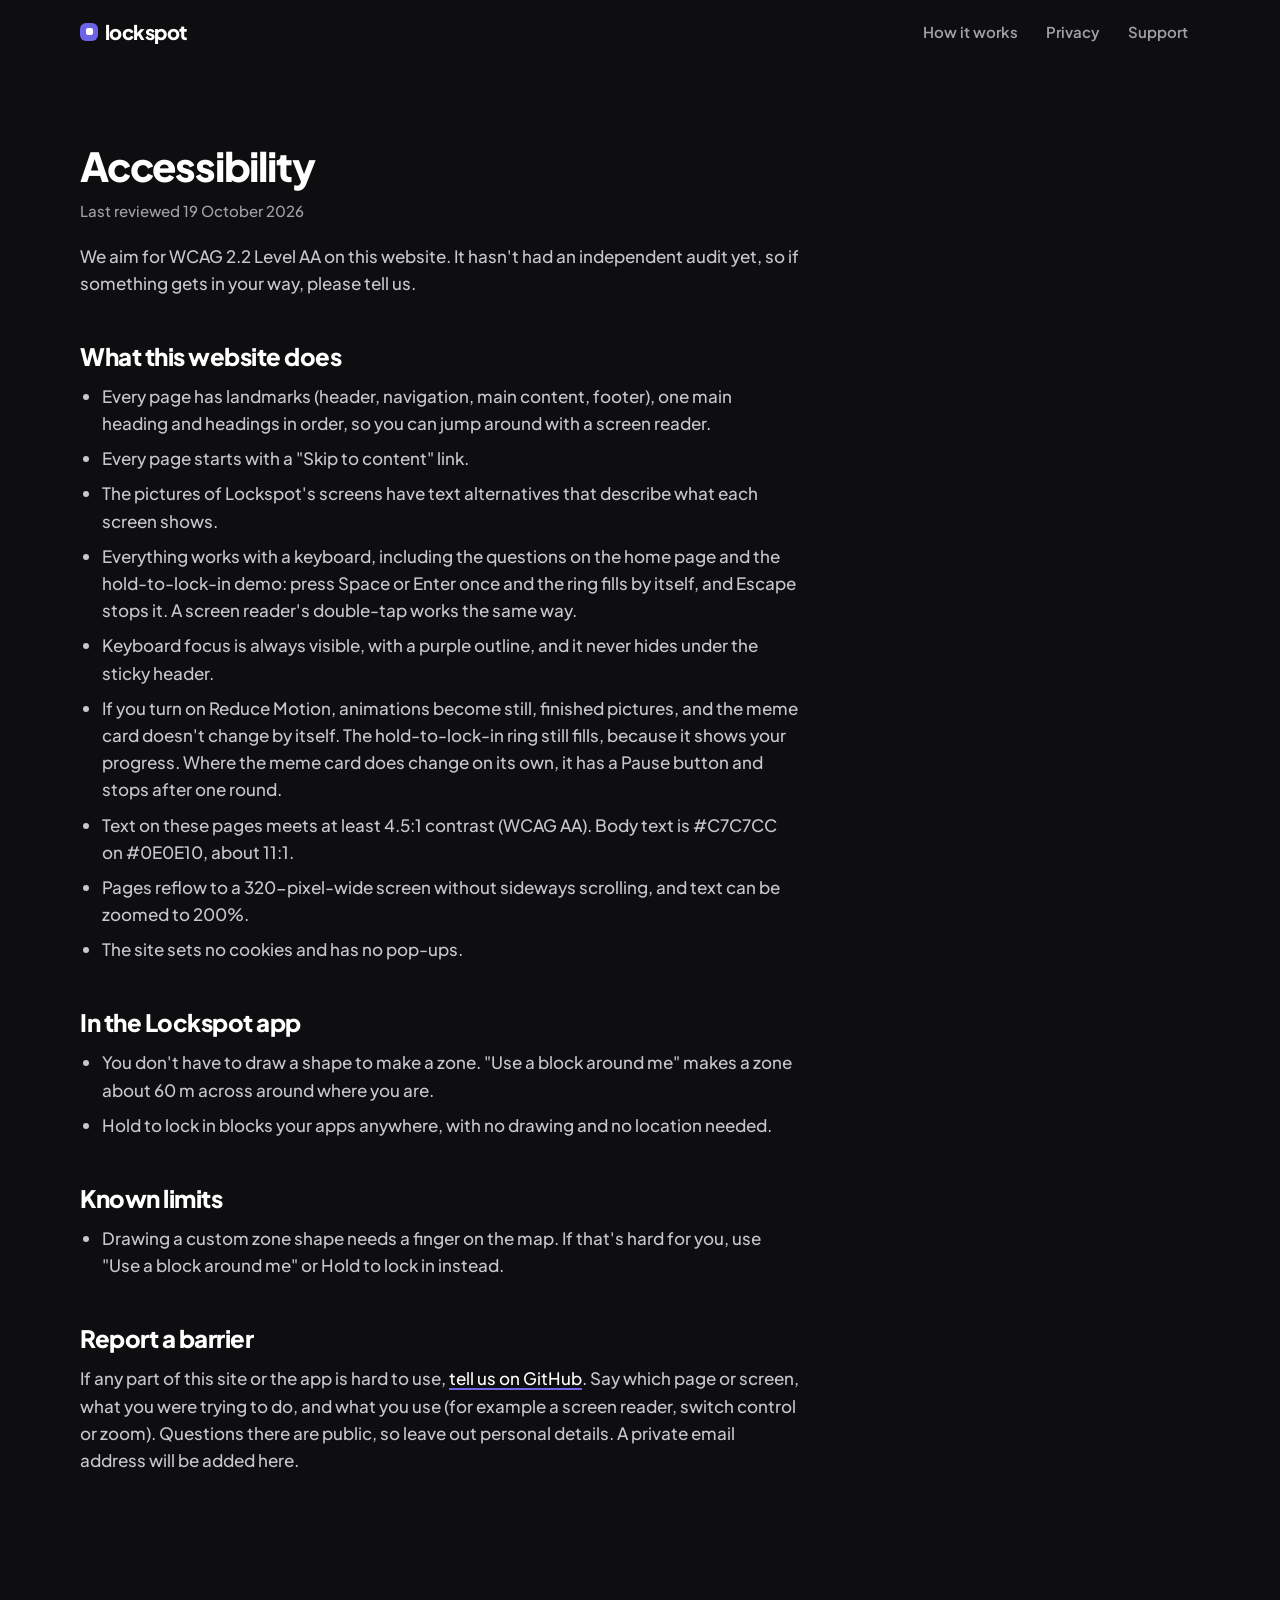
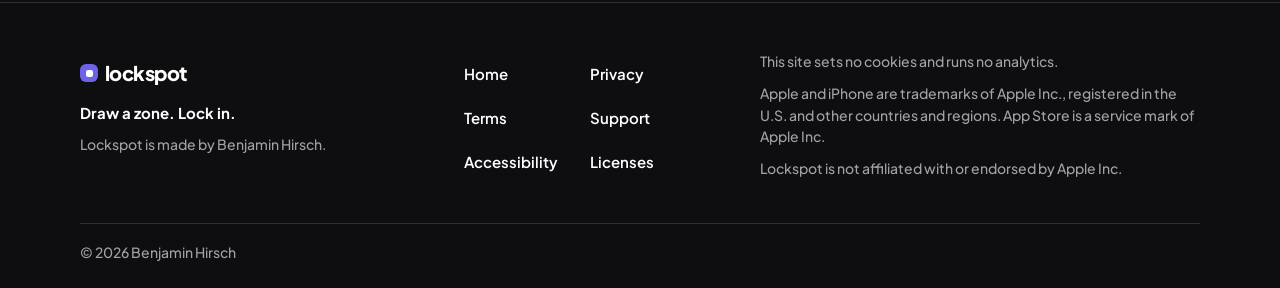
==== accessibility/index.html @ 9359a4f6 "Full Lockspot site: motion home page, membership pricing, terms, privacy, support, accessibility, li" ====
<!doctype html>
<html lang="en" data-launched="false">
<head>
<meta charset="utf-8">
<meta name="viewport" content="width=device-width, initial-scale=1, viewport-fit=cover">
<meta http-equiv="Content-Security-Policy" content="default-src 'self'; script-src 'self'; style-src 'self'; img-src 'self' data:; font-src 'self'; connect-src 'none'; frame-src 'none'; object-src 'none'; base-uri 'self'; form-action 'none'">
<meta name="referrer" content="no-referrer">
<title>Accessibility · Lockspot</title>
<meta name="description" content="How the Lockspot website and app work for people using a keyboard, a screen reader or Reduce Motion, what's still limited, and how to report a barrier.">
<link rel="canonical" href="https://bthirsch613.github.io/lockspot-site/accessibility/">
<meta name="theme-color" content="#0E0E10">
<meta property="og:type" content="website">
<meta property="og:site_name" content="Lockspot">
<meta property="og:title" content="Accessibility · Lockspot">
<meta property="og:description" content="How the Lockspot website and app work for people using a keyboard, a screen reader or Reduce Motion, what's still limited, and how to report a barrier.">
<meta property="og:url" content="https://bthirsch613.github.io/lockspot-site/accessibility/">
<meta property="og:image" content="https://bthirsch613.github.io/lockspot-site/assets/img/og.png">
<meta property="og:image:alt" content="The Lockspot padlock mascot next to the words Draw a zone. Lock in.">
<meta name="twitter:card" content="summary_large_image">
<link rel="icon" href="../assets/img/favicon.svg" type="image/svg+xml">
<link rel="icon" href="../assets/img/favicon-32.png" sizes="32x32" type="image/png">
<link rel="apple-touch-icon" href="../assets/img/apple-touch-icon.png">
<link rel="preload" href="../assets/fonts/PlusJakartaSans-800.woff2" as="font" type="font/woff2" crossorigin>
<link rel="preload" href="../assets/fonts/PlusJakartaSans-500.woff2" as="font" type="font/woff2" crossorigin>
<link rel="stylesheet" href="../assets/site.css">
<script src="../assets/js-flag.js"></script>
<script src="../assets/site.js" defer></script>
</head>
<body>
<!-- shared:header -->
<a class="skip" href="#main">Skip to content</a>
<div class="sentinel" aria-hidden="true"></div>
<header class="site-header">
  <div class="wrap site-header__inner">
    <a class="wordmark" href="../" aria-label="Lockspot home"><span class="wordmark__tile" aria-hidden="true"></span><span aria-hidden="true">lockspot</span></a>
    <nav class="site-nav" aria-label="Main">
      <a class="nav-how" href="../#how">How it works</a>
      <a class="hide-sm" href="../privacy/">Privacy</a>
      <a class="hide-sm" href="../support/">Support</a>
      <a class="btn btn--primary btn--sm header-get if-launched" href="https://apps.apple.com/app/id6824683190" aria-label="Get Lockspot on the App Store"><span class="hide-sm">Get Lockspot</span><span class="show-sm">Get</span></a>
    </nav>
  </div>
</header>
<!-- /shared:header -->
<main id="main" class="page">
  <div class="wrap">
    <article class="prose">
      <h1>Accessibility</h1>
      <p class="meta">Last reviewed 19 October 2026</p>
      <p class="intro">We aim for WCAG 2.2 Level AA on this website. It hasn't had an independent audit yet, so if something gets in your way, please tell us.</p>

      <h2 id="site">What this website does</h2>
      <ul>
        <li>Every page has landmarks (header, navigation, main content, footer), one main heading and headings in order, so you can jump around with a screen reader.</li>
        <li>Every page starts with a "Skip to content" link.</li>
        <li>The pictures of Lockspot's screens have text alternatives that describe what each screen shows.</li>
        <li>Everything works with a keyboard, including the questions on the home page and the hold-to-lock-in demo: press Space or Enter once and the ring fills by itself, and Escape stops it. A screen reader's double-tap works the same way.</li>
        <li>Keyboard focus is always visible, with a purple outline, and it never hides under the sticky header.</li>
        <li>If you turn on Reduce Motion, animations become still, finished pictures, and the meme card doesn't change by itself. The hold-to-lock-in ring still fills, because it shows your progress. Where the meme card does change on its own, it has a Pause button and stops after one round.</li>
        <li>Text on these pages meets at least 4.5:1 contrast (WCAG AA). Body text is #C7C7CC on #0E0E10, about 11:1.</li>
        <li>Pages reflow to a 320-pixel-wide screen without sideways scrolling, and text can be zoomed to 200%.</li>
        <li>The site sets no cookies and has no pop-ups.</li>
      </ul>

      <h2 id="app">In the Lockspot app</h2>
      <ul>
        <li>You don't have to draw a shape to make a zone. "Use a block around me" makes a zone about 60 m across around where you are.</li>
        <li>Hold to lock in blocks your apps anywhere, with no drawing and no location needed.</li>
      </ul>

      <h2 id="limits">Known limits</h2>
      <ul>
        <li>Drawing a custom zone shape needs a finger on the map. If that's hard for you, use "Use a block around me" or Hold to lock in instead.</li>
      </ul>

      <h2 id="report">Report a barrier</h2>
      <p>If any part of this site or the app is hard to use, <a href="https://github.com/bthirsch613/lockspot-site/issues/new">tell us on GitHub</a>. Say which page or screen, what you were trying to do, and what you use (for example a screen reader, switch control or zoom). Questions there are public, so leave out personal details. A private email address will be added here.</p>
    </article>
  </div>
</main>
<!-- shared:footer -->
<footer class="site-footer">
  <div class="wrap">
    <div class="site-footer__grid">
      <div>
        <a class="wordmark" href="../" aria-label="Lockspot home"><span class="wordmark__tile" aria-hidden="true"></span><span aria-hidden="true">lockspot</span></a>
        <p class="tag">Draw a zone. Lock in.</p>
        <p>Lockspot is made by Benjamin Hirsch.</p>
      </div>
      <nav aria-label="Footer">
        <ul class="foot-links">
          <li><a href="../">Home</a></li>
          <li><a href="../privacy/">Privacy</a></li>
          <li><a href="../terms/">Terms</a></li>
          <li><a href="../support/">Support</a></li>
          <li><a href="../accessibility/" aria-current="page">Accessibility</a></li>
          <li><a href="../licenses/">Licenses</a></li>
        </ul>
      </nav>
      <div>
        <p>This site sets no cookies and runs no analytics.</p>
        <p class="if-prelaunch">Apple and iPhone are trademarks of Apple Inc., registered in the U.S. and other countries and regions. App Store is a service mark of Apple Inc.</p>
        <p class="if-launched">Apple, the Apple logo and iPhone are trademarks of Apple Inc., registered in the U.S. and other countries and regions. App Store is a service mark of Apple Inc.</p>
        <p>Lockspot is not affiliated with or endorsed by Apple Inc.</p>
      </div>
    </div>
    <p class="copy">&copy; 2026 Benjamin Hirsch</p>
  </div>
</footer>
<!-- /shared:footer -->
</body>
</html>
---- assets/site.css ----
/* Lockspot site: shared styles for every page. Dark only. Tokens mirror the app (src/theme.ts). */

@font-face { font-family: 'Plus Jakarta Sans'; font-style: normal; font-weight: 500; font-display: swap; src: url(fonts/PlusJakartaSans-500.woff2) format('woff2'); unicode-range: U+0000-00FF, U+0131, U+0152-0153, U+02C6, U+02DA, U+02DC, U+2013-2044, U+20AC, U+2122, U+2190-2193, U+2212; }
@font-face { font-family: 'Plus Jakarta Sans'; font-style: normal; font-weight: 600; font-display: swap; src: url(fonts/PlusJakartaSans-600.woff2) format('woff2'); unicode-range: U+0000-00FF, U+0131, U+0152-0153, U+02C6, U+02DA, U+02DC, U+2013-2044, U+20AC, U+2122, U+2190-2193, U+2212; }
@font-face { font-family: 'Plus Jakarta Sans'; font-style: normal; font-weight: 700; font-display: swap; src: url(fonts/PlusJakartaSans-700.woff2) format('woff2'); unicode-range: U+0000-00FF, U+0131, U+0152-0153, U+02C6, U+02DA, U+02DC, U+2013-2044, U+20AC, U+2122, U+2190-2193, U+2212; }
@font-face { font-family: 'Plus Jakarta Sans'; font-style: normal; font-weight: 800; font-display: swap; src: url(fonts/PlusJakartaSans-800.woff2) format('woff2'); unicode-range: U+0000-00FF, U+0131, U+0152-0153, U+02C6, U+02DA, U+02DC, U+2013-2044, U+20AC, U+2122, U+2190-2193, U+2212; }
/* Anton is only drawn upper case, so its file holds just space to Z, dashes, curly quotes and the ellipsis (subset-fonts.mjs --caps). */
@font-face { font-family: 'Anton'; font-style: normal; font-weight: 400; font-display: swap; src: url(fonts/Anton-400.woff2) format('woff2'); unicode-range: U+0020-005A, U+2013-2014, U+2018-2019, U+201C-201D, U+2026; }
/* Metric-matched stand-ins while the web font loads, to keep layout shift small. The bold face is tuned to the 800 weight. */
@font-face { font-family: 'PJS Fallback'; src: local('Arial'), local('ArialMT'), local('Helvetica Neue'), local('Helvetica'); size-adjust: 104%; ascent-override: 99.8%; descent-override: 21.3%; line-gap-override: 0%; }
@font-face { font-family: 'PJS Fallback'; font-weight: 600 800; src: local('Arial Bold'), local('Arial-BoldMT'), local('Helvetica Neue Bold'), local('HelveticaNeue-Bold'); size-adjust: 101.2%; ascent-override: 102.6%; descent-override: 21.9%; line-gap-override: 0%; }

:root {
  color-scheme: dark;
  --bg: #0E0E10;
  --map: #141417;
  --card: #1C1C1F;
  --card-2: #26262A;
  --border: #2E2E33;
  --border-2: #34343B;
  --handle: #3A3A40;
  --text: #FFFFFF;
  --text-2: #A1A1AA;
  --text-3: #8A8A93;
  --text-4: #C7C7CC;
  --accent: #6C63E6;
  --meme: #111113;
  --meme-border: #2A2A2F;
  --font: 'Plus Jakarta Sans', 'PJS Fallback', system-ui, -apple-system, 'Segoe UI', sans-serif;
  --font-meme: 'Anton', Impact, 'Arial Narrow', sans-serif;
  --ease: cubic-bezier(.2, .8, .2, 1);
  --ease-io: cubic-bezier(.65, 0, .35, 1);
  --t1: 120ms; --t2: 180ms; --t3: 320ms; --t4: 600ms;
  --header-h: 56px;
  --gutter: 16px;
  --section: clamp(64px, 10vw, 128px);
  --r-card: 26px; --r-row: 20px; --r-tile: 18px; --r-sheet: 28px; --r-meme: 30px;
}
@media (min-width: 600px) { :root { --gutter: 24px; } }
@media (min-width: 900px) { :root { --gutter: 32px; --header-h: 64px; } }

*, *::before, *::after { box-sizing: border-box; }
html {
  background: var(--bg);
  -webkit-text-size-adjust: 100%;
  text-size-adjust: 100%;
  scroll-padding-top: calc(var(--header-h) + 16px);
}
@media (prefers-reduced-motion: no-preference) { html { scroll-behavior: smooth; } }
body {
  margin: 0;
  min-height: 100vh;
  background: var(--bg);
  color: var(--text);
  font: 500 17px/1.6 var(--font);
  -webkit-font-smoothing: antialiased;
  -moz-osx-font-smoothing: grayscale;
  font-synthesis: none;
  overflow-wrap: break-word;
}
img, svg { display: block; max-width: 100%; }
[hidden] { display: none !important; }
h1, h2, h3, p, ul, ol, figure, blockquote, dl, dd { margin: 0; }
button { font: inherit; color: inherit; }
::selection { background: var(--accent); color: #fff; }

/* Links: white text, lilac underline (lilac text on charcoal is only 4.2:1). */
a { color: var(--text); text-decoration: underline; text-decoration-color: var(--accent); text-decoration-thickness: 2px; text-underline-offset: 3px; }
a:hover { text-decoration-color: var(--text); }
:focus-visible { outline: 3px solid var(--accent); outline-offset: 3px; }
:focus:not(:focus-visible) { outline: none; }

.sr-only { position: absolute !important; width: 1px; height: 1px; padding: 0; margin: -1px; overflow: hidden; clip: rect(0 0 0 0); white-space: nowrap; border: 0; }
.wrap { width: 100%; max-width: calc(1120px + 2 * var(--gutter)); margin-inline: auto; padding-inline: var(--gutter); }
.tnum { font-variant-numeric: tabular-nums; }

.skip { position: absolute; left: var(--gutter); top: 8px; z-index: 100; padding: 12px 18px; border-radius: 999px; background: var(--text); color: #000; font-weight: 700; text-decoration: none; transform: translateY(-200%); }
.skip:focus { transform: none; }

/* ---------- type ---------- */
.h1 { font-weight: 800; font-size: clamp(44px, 6.4vw, 76px); line-height: 1; letter-spacing: -.035em; text-wrap: balance; }
.h2 { font-weight: 800; font-size: clamp(30px, 4.4vw, 52px); line-height: 1.05; letter-spacing: -.03em; text-wrap: balance; }
.h3 { font-weight: 800; font-size: 22px; line-height: 1.2; letter-spacing: -.02em; }
.lede { font-weight: 500; font-size: clamp(17px, 1.6vw, 20px); line-height: 1.5; color: var(--text-2); }
.label { display: block; font-weight: 700; font-size: 13px; line-height: 1.4; color: var(--text-3); }
.muted { color: var(--text-2); }
.small { font-size: 14px; line-height: 1.5; }
.hl { background: var(--accent); color: #fff; border-radius: 11px; padding: 0 .12em .04em; margin-inline: -.12em; -webkit-box-decoration-break: clone; box-decoration-break: clone; }

/* ---------- wordmark (src/components/ui.tsx Wordmark) ---------- */
.wordmark { display: inline-flex; align-items: center; gap: 7px; min-height: 44px; color: var(--text); text-decoration: none; font-weight: 800; font-size: 20px; letter-spacing: -.54px; line-height: 1; }
.wordmark__tile { width: 18px; height: 18px; border-radius: 6px; background: var(--accent); display: grid; place-items: center; flex: none; }
.wordmark__tile::after { content: ''; width: 7px; height: 7px; border-radius: 2px; background: #fff; }

/* ---------- header ---------- */
.sentinel { position: absolute; top: 0; left: 0; width: 1px; height: 1px; pointer-events: none; }
.site-header { position: sticky; top: 0; z-index: 50; height: var(--header-h); border-bottom: 1px solid transparent; transition: background-color var(--t2) ease, border-color var(--t2) ease; }
[data-scrolled] .site-header { background: rgb(14 14 16 / .85); border-bottom-color: var(--border); -webkit-backdrop-filter: blur(12px); backdrop-filter: blur(12px); }
.site-header__inner { height: 100%; display: flex; align-items: center; justify-content: space-between; gap: 12px; }
.site-nav { display: flex; align-items: center; gap: 4px; }
.site-nav a:not(.btn) { display: inline-flex; align-items: center; min-height: 44px; padding: 0 12px; border-radius: 999px; color: var(--text-2); text-decoration: none; font-weight: 600; font-size: 15px; }
.site-nav a:not(.btn):hover, .site-nav a[aria-current='page'] { color: var(--text); }
.site-nav a[aria-current='page'] { text-decoration: underline; text-decoration-color: var(--accent); text-decoration-thickness: 2px; text-underline-offset: 6px; }
.header-get { margin-left: 8px; }
.show-sm { display: none; }
@media (max-width: 599px) {
  .hide-sm { display: none !important; }
  .show-sm { display: inline; }
  .site-nav a:not(.btn) { padding: 0 8px; }
  [data-launched='true'] .site-nav .nav-how { display: none; }
}
/* Wide screens: with JS, the header button waits until the hero's call to action scrolls away. Hidden also means out of the tab order. */
@media (min-width: 600px) {
  .js .header-get { transform: translateY(-150%); visibility: hidden; }
  .js[data-cta-away] .header-get { transform: none; visibility: visible; }
}
@media (min-width: 600px) and (prefers-reduced-motion: no-preference) {
  .js .header-get { transition: transform 300ms var(--ease), visibility 0s linear 300ms; }
  .js[data-cta-away] .header-get { transition: transform 300ms var(--ease); }
}

/* ---------- buttons ---------- */
.btn { display: inline-flex; align-items: center; justify-content: center; gap: 8px; min-height: 54px; padding: 0 26px; border-radius: 999px; border: 1px solid transparent; font: 800 16px/1.2 var(--font); color: #fff; text-decoration: none; cursor: pointer; transition: filter var(--t2) ease, background-color var(--t2) ease; -webkit-tap-highlight-color: transparent; }
.btn--primary { background: var(--accent); }
.btn--secondary { background: var(--card-2); border-color: var(--handle); font-weight: 700; }
.btn--sm { min-height: 44px; padding: 0 18px; font-size: 15px; }
.btn svg { width: 18px; height: 18px; }
.btn:active { transform: scale(.98); }
/* Primary darkens on hover: brightening the lilac would drop white text below 4.5:1 (#5F56DB keeps 5.5:1). */
@media (hover: hover) { .btn--primary:hover { background: #5F56DB; } .btn--secondary:hover, .icon-btn:hover { filter: brightness(1.08); } }
.icon-btn { width: 44px; height: 44px; flex: none; display: inline-grid; place-items: center; border-radius: 50%; background: var(--card); border: 1px solid var(--border); color: #fff; cursor: pointer; padding: 0; transition: filter var(--t2) ease; }
.icon-btn:active { transform: scale(.96); }
@media (prefers-reduced-motion: no-preference) {
  .btn { transition: transform var(--t1) var(--ease), filter var(--t2) ease, background-color var(--t2) ease; }
  .icon-btn { transition: transform var(--t1) var(--ease), filter var(--t2) ease; }
}
.icon-btn svg { width: 20px; height: 20px; }
.text-link { display: inline-flex; align-items: center; min-height: 44px; font-weight: 700; }

/* ---------- icons (symbols in the page sprite, drawn with currentColor) ---------- */
.sprite { position: absolute; width: 0; height: 0; overflow: hidden; }
.ic { width: 20px; height: 20px; flex: none; fill: none; stroke: currentColor; stroke-width: 2; stroke-linecap: round; stroke-linejoin: round; }
.ic--b { stroke-width: 2.2; } .ic--c { stroke-width: 2.4; }

/* ---------- CTA switch: data-launched on <html> picks pre-launch or launched calls to action ---------- */
[data-launched='false'] .if-launched, [data-launched='true'] .if-prelaunch { display: none !important; }
.cta-soon { display: inline-flex; align-items: center; gap: 10px; min-height: 52px; padding: 12px 22px; border-radius: 999px; background: var(--card); border: 1px solid var(--handle); color: #fff; font: 700 16px/1.25 var(--font); text-decoration: none; text-align: center; text-wrap: balance; }
.cta-soon svg { flex: none; width: 18px; height: 18px; }
a.cta-soon, [data-prelaunch-link='true'] p.cta-soon { display: none; }
[data-prelaunch-link='true'] a.cta-soon { display: inline-flex; }
/* Apple's badge, unmodified and never animated. It is a background so nothing is requested before launch. */
.appstore-badge { display: inline-block; height: 54px; aspect-ratio: 119.66407 / 40; margin: 13.5px; background: url(badges/download-on-the-app-store.svg) center / contain no-repeat; }
@media (max-width: 599px) { .appstore-badge { height: 48px; margin: 12px; } }
.appstore-badge, .appstore-badge * { animation: none !important; transition: none !important; transform: none !important; }

/* ---------- cards, chips ---------- */
.card { background: var(--card); border: 1px solid var(--border); border-radius: var(--r-card); padding: 24px; }
.chip { display: inline-flex; align-items: center; gap: 8px; min-height: 36px; padding: 6px 14px; border-radius: 999px; background: var(--card); border: 1px solid var(--border); font-weight: 700; font-size: 14px; line-height: 1.35; color: var(--text); }
.chip .ic { width: 16px; height: 16px; }

/* ---------- FAQ (native details) ---------- */
.faq { display: grid; gap: 10px; }
.faq details { background: var(--card); border: 1px solid var(--border); border-radius: var(--r-row); }
.faq summary { list-style: none; display: flex; align-items: center; justify-content: space-between; gap: 16px; min-height: 56px; padding: 14px 20px; font-weight: 700; font-size: 17px; line-height: 1.35; cursor: pointer; border-radius: var(--r-row); }
.faq summary::-webkit-details-marker { display: none; }
.faq summary::after { content: ''; flex: none; width: 14px; height: 14px; background: linear-gradient(var(--accent), var(--accent)) center / 14px 2.5px no-repeat, linear-gradient(var(--accent), var(--accent)) center / 2.5px 14px no-repeat; transition: transform var(--t2) var(--ease); }
.faq details[open] summary::after { transform: rotate(45deg); }
.faq .answer { padding: 0 20px 18px; color: var(--text-4); font-size: 16px; line-height: 1.6; }
.faq .answer p + p { margin-top: 10px; }
@media (prefers-reduced-motion: no-preference) {
  @supports (interpolate-size: allow-keywords) {
    :root { interpolate-size: allow-keywords; }
    .faq details::details-content { block-size: 0; overflow: clip; transition: block-size .25s var(--ease), content-visibility .25s allow-discrete; }
    .faq details[open]::details-content { block-size: auto; }
  }
}
@media (prefers-reduced-motion: reduce) { .faq summary::after { transition: none; } }

/* ---------- inner pages ---------- */
.page { padding-block: clamp(40px, 7vw, 80px) var(--section); }
.prose { max-width: 720px; }
.prose h1 { font-weight: 800; font-size: 40px; line-height: 1.1; letter-spacing: -.03em; text-wrap: balance; }
.prose .meta { margin-top: 12px; color: var(--text-2); font-size: 15px; line-height: 1.5; }
.prose .intro { margin-top: 20px; color: var(--text-4); }
.prose h2 { margin-top: 44px; font-weight: 800; font-size: 24px; line-height: 1.25; letter-spacing: -.02em; }
.prose h3 { margin-top: 24px; font-weight: 800; font-size: 18px; line-height: 1.3; }
.prose p, .prose li { color: var(--text-4); }
.prose p { margin-top: 12px; }
.prose ul, .prose ol { margin-top: 12px; padding-left: 22px; }
.prose li + li { margin-top: 8px; }
.prose strong { color: var(--text); font-weight: 700; }
.prose .card { margin-top: 24px; }
.prose .card h2 { margin-top: 0; font-size: 20px; }
.prose .card p:first-of-type, .prose .card ul:first-of-type { margin-top: 10px; }
.toc { margin-top: 28px; padding: 18px 22px; border-radius: var(--r-row); border: 1px solid var(--border); }
.toc .label { margin-bottom: 6px; }
.toc ol { margin: 0; padding-left: 20px; columns: 2 240px; column-gap: 28px; }
.toc li { margin: 0; break-inside: avoid; color: var(--text-2); }
.prose .toc li + li { margin-top: 0; }
.toc a { display: inline-flex; align-items: center; min-height: 44px; }
.fixes { display: grid; gap: 14px; margin-top: 28px; }
.fixes .card { margin-top: 0; }
.fixes h2 { margin-top: 0; font-size: 20px; }

/* ---------- footer ---------- */
.site-footer { margin-top: 0; border-top: 1px solid var(--border); padding-top: 48px; padding-bottom: max(24px, env(safe-area-inset-bottom)); color: var(--text-2); font-size: 14px; line-height: 1.55; }
.site-footer__grid { display: grid; gap: 32px; }
@media (min-width: 900px) { .site-footer__grid { grid-template-columns: 4fr 3fr 5fr; } }
.site-footer .tag { margin-top: 6px; color: var(--text); font-weight: 700; font-size: 15px; }
.site-footer p + p { margin-top: 10px; }
.foot-links { list-style: none; padding: 0; margin: 0; display: grid; grid-template-columns: repeat(2, max-content); column-gap: 32px; }
.foot-links a { display: inline-flex; align-items: center; min-height: 44px; min-width: 44px; color: var(--text); text-decoration: none; font-weight: 600; font-size: 15px; }
.foot-links a:hover { text-decoration: underline; text-decoration-color: var(--accent); }
.site-footer .copy { margin-top: 40px; padding-top: 18px; border-top: 1px solid var(--border); }

/* ---------- not found ---------- */
.nf { min-height: 60vh; display: grid; place-content: center; justify-items: center; text-align: center; gap: 18px; }
.nf img { width: 120px; height: 120px; }
.nf .row { display: flex; gap: 12px; flex-wrap: wrap; justify-content: center; }

/* ---------- reveal on scroll (JS adds .js; with reduced motion nothing hides) ---------- */
@media (prefers-reduced-motion: no-preference) {
  .js .reveal { opacity: 0; transform: translateY(16px); transition: opacity 420ms var(--ease), transform 420ms var(--ease); }
  .js .reveal.is-in { opacity: 1; transform: none; }
  .js .reveal.d1 { transition-delay: 80ms; } .js .reveal.d2 { transition-delay: 160ms; } .js .reveal.d3 { transition-delay: 240ms; }
}
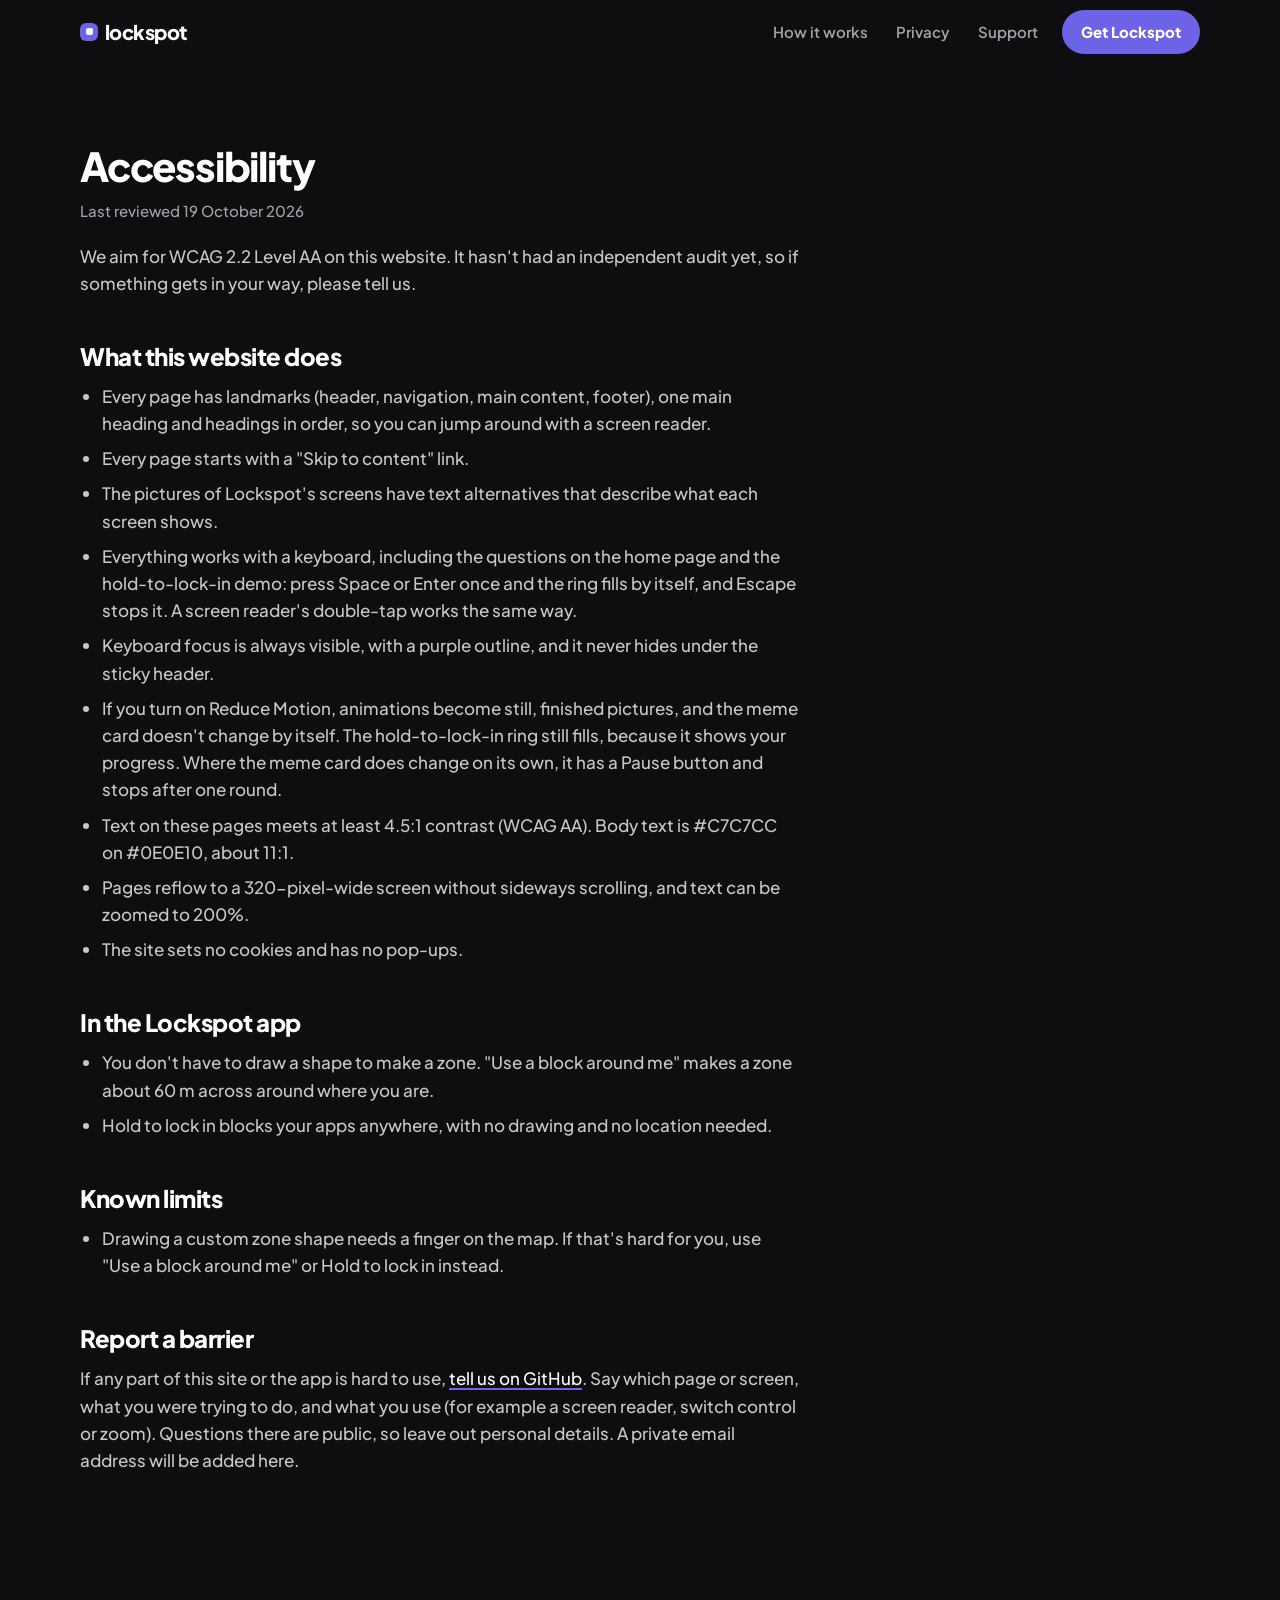
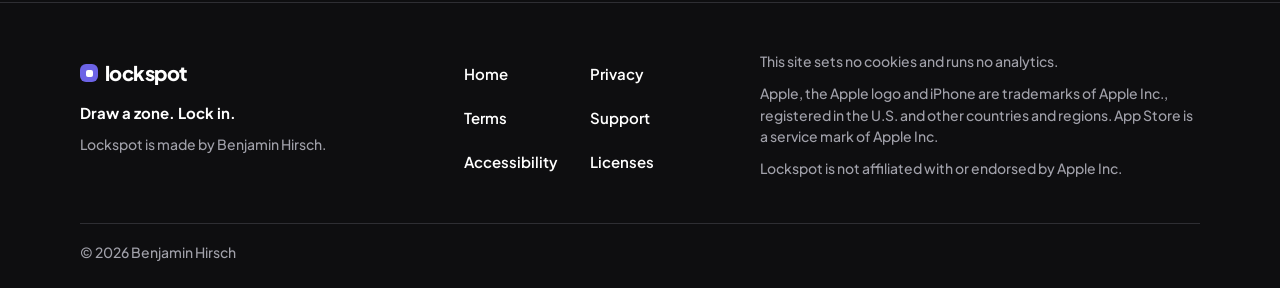
==== commit 3746809d: "Launch: App Store badge, QR code and data-launched on every page but /invite Lockspot is live on the" ====
--- a/accessibility/index.html
+++ b/accessibility/index.html
@@ -1,5 +1,5 @@
 <!doctype html>
-<html lang="en" data-launched="false">
+<html lang="en" data-launched="true">
 <head>
 <meta charset="utf-8">
 <meta name="viewport" content="width=device-width, initial-scale=1, viewport-fit=cover">
@@ -7,14 +7,14 @@
 <meta name="referrer" content="no-referrer">
 <title>Accessibility · Lockspot</title>
 <meta name="description" content="How the Lockspot website and app work for people using a keyboard, a screen reader or Reduce Motion, what's still limited, and how to report a barrier.">
-<link rel="canonical" href="https://bthirsch613.github.io/lockspot-site/accessibility/">
+<link rel="canonical" href="https://getlockspot.com/accessibility/">
 <meta name="theme-color" content="#0E0E10">
 <meta property="og:type" content="website">
 <meta property="og:site_name" content="Lockspot">
 <meta property="og:title" content="Accessibility · Lockspot">
 <meta property="og:description" content="How the Lockspot website and app work for people using a keyboard, a screen reader or Reduce Motion, what's still limited, and how to report a barrier.">
-<meta property="og:url" content="https://bthirsch613.github.io/lockspot-site/accessibility/">
-<meta property="og:image" content="https://bthirsch613.github.io/lockspot-site/assets/img/og.png">
+<meta property="og:url" content="https://getlockspot.com/accessibility/">
+<meta property="og:image" content="https://getlockspot.com/assets/img/og.png">
 <meta property="og:image:alt" content="The Lockspot padlock mascot next to the words Draw a zone. Lock in.">
 <meta name="twitter:card" content="summary_large_image">
 <link rel="icon" href="../assets/img/favicon.svg" type="image/svg+xml">
